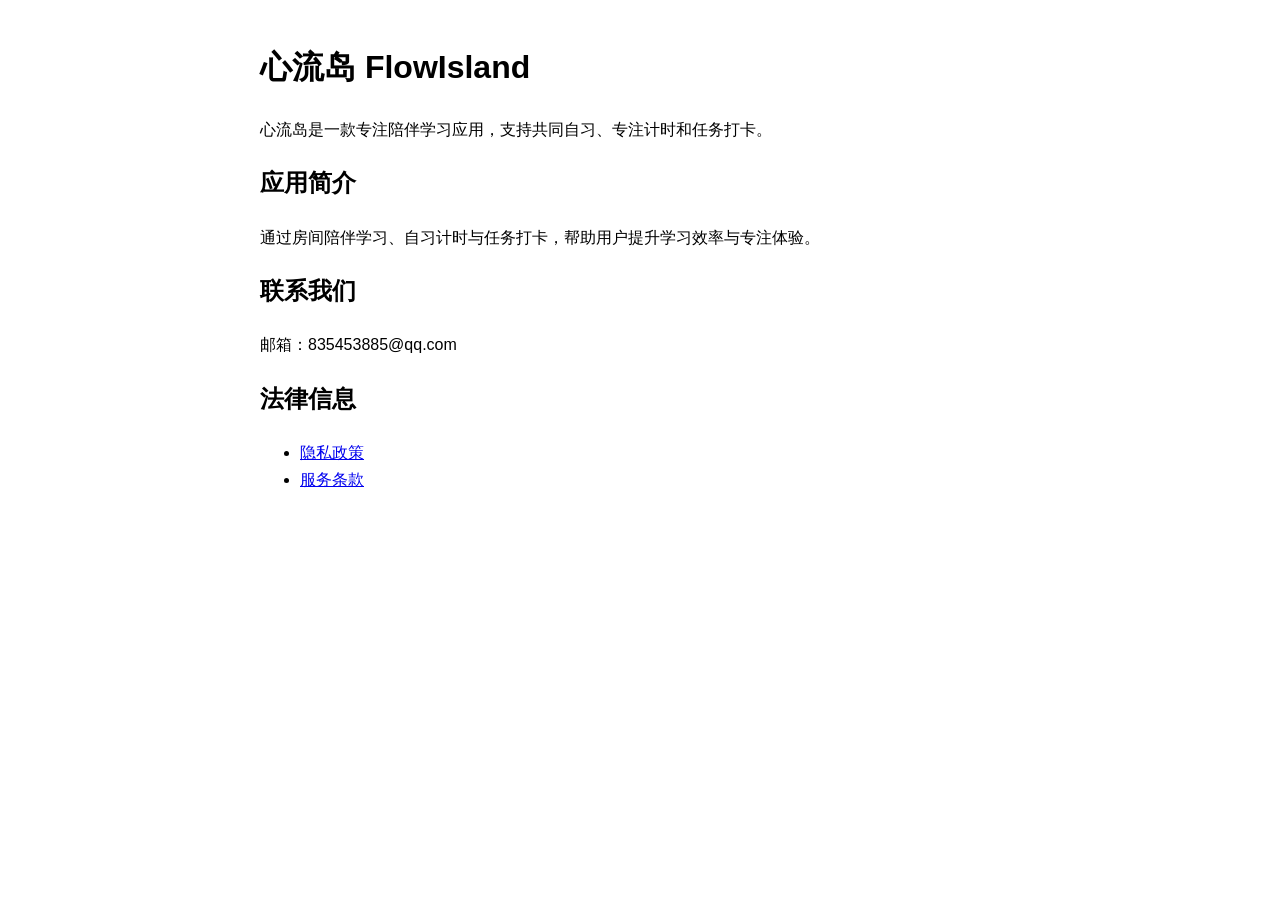
==== index.html @ 99ac3ee4 "Create index.html" ====
<!doctype html>
<html lang="zh-CN">
<head>
  <meta charset="UTF-8" />
  <meta name="viewport" content="width=device-width, initial-scale=1.0" />
  <title>心流岛 FlowIsland</title>
</head>
<body style="font-family: -apple-system, BlinkMacSystemFont, sans-serif; max-width: 760px; margin: 40px auto; padding: 0 16px; line-height: 1.7;">
  <h1>心流岛 FlowIsland</h1>
  <p>心流岛是一款专注陪伴学习应用，支持共同自习、专注计时和任务打卡。</p>

  <h2>应用简介</h2>
  <p>通过房间陪伴学习、自习计时与任务打卡，帮助用户提升学习效率与专注体验。</p>

  <h2>联系我们</h2>
  <p>邮箱：835453885@qq.com</p>

  <h2>法律信息</h2>
  <ul>
    <li><a href="https://iridescent-recess-87c.notion.site/Privacy-Policy-31a7ddce1430801980edc79c0a340423">隐私政策</a></li>
    <li><a href="https://iridescent-recess-87c.notion.site/Terms-of-Service-31a7ddce143080eeaf7ce50719a9a8e8">服务条款</a></li>
  </ul>
</body>
</html>
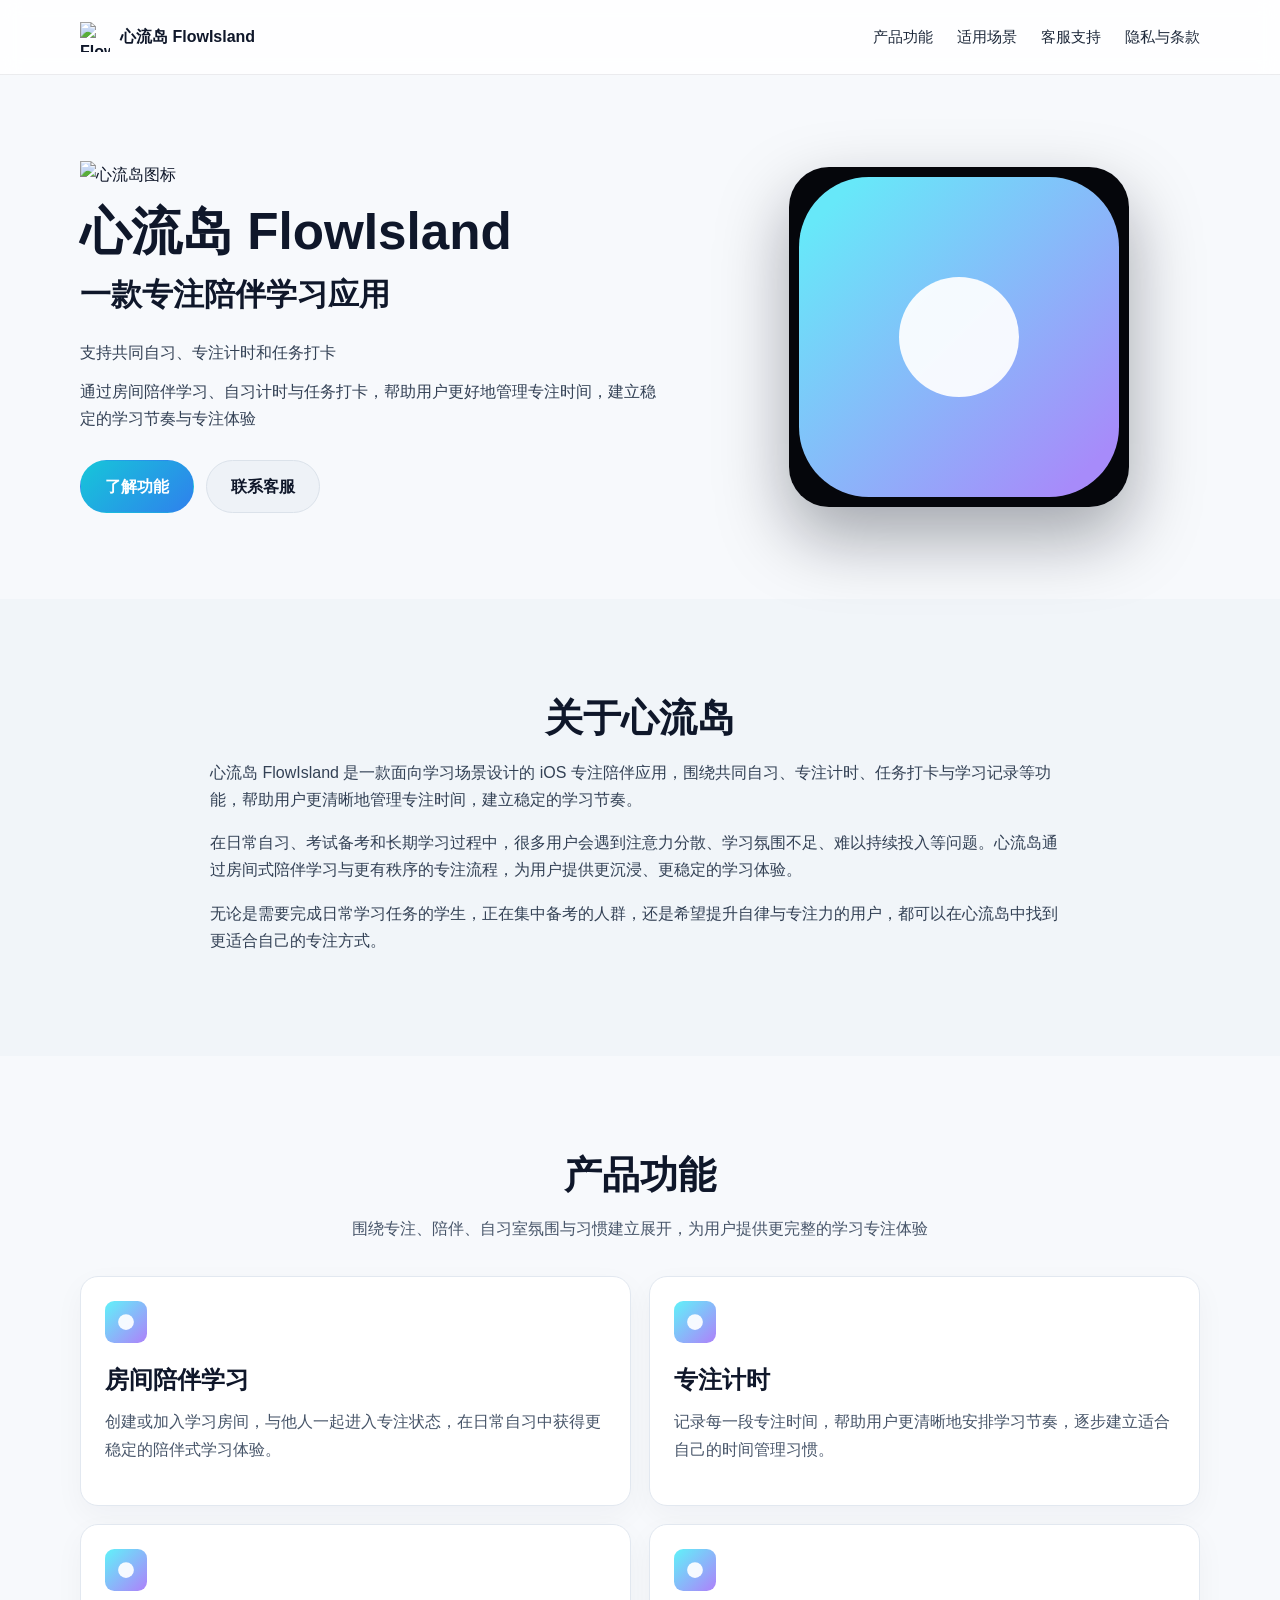
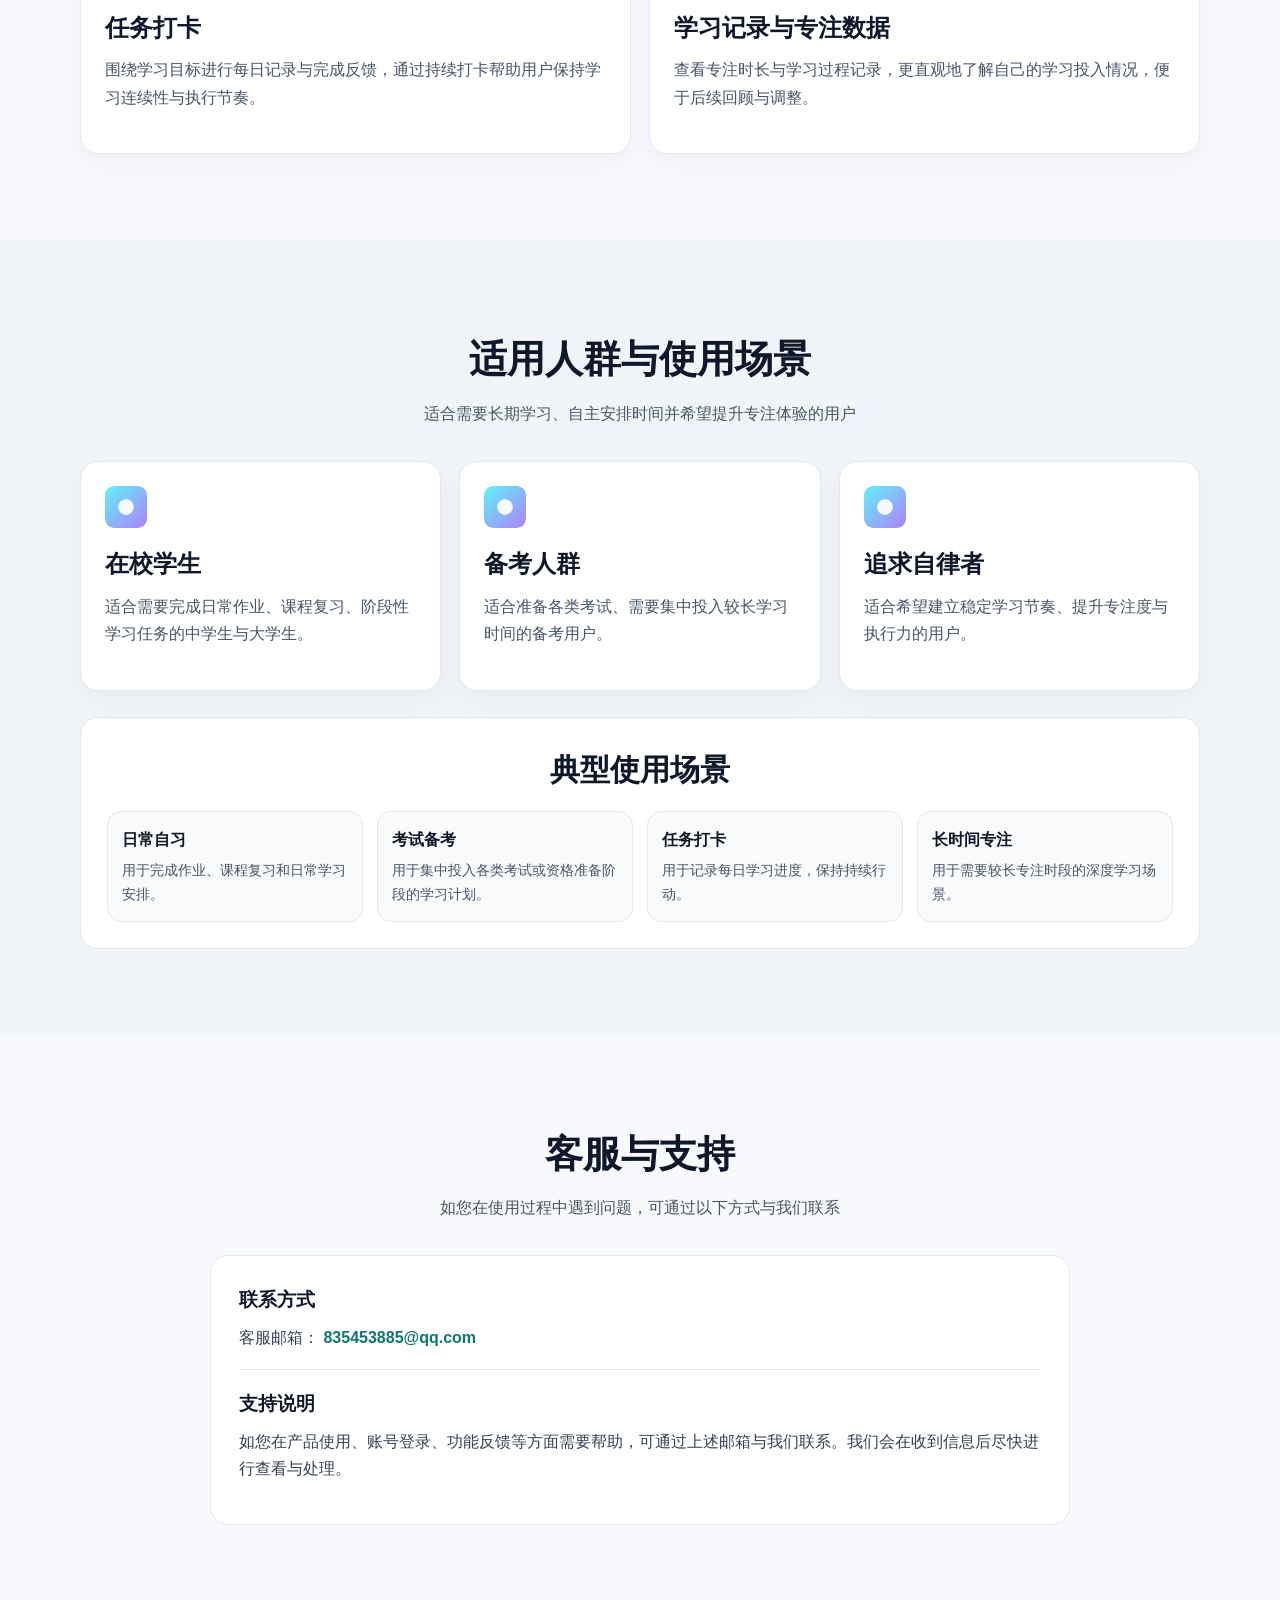
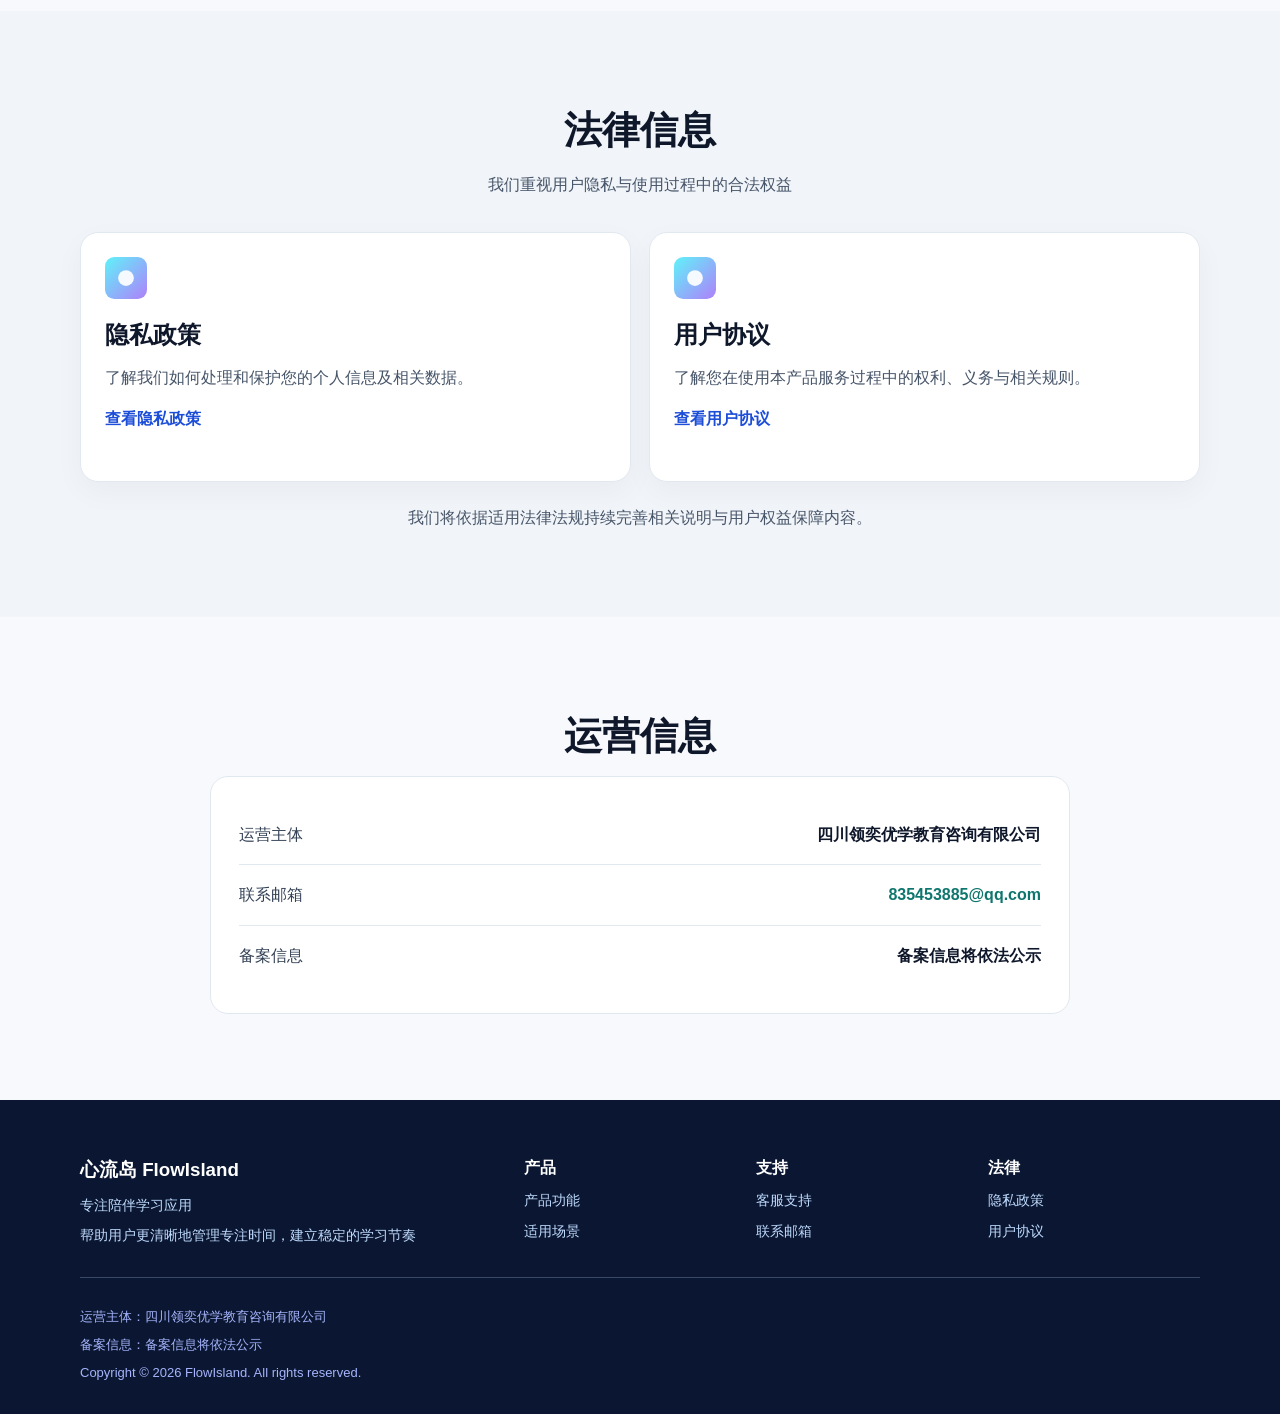
==== commit bd2b7c7b: "deploy: replace site with new FlowIsland static pages" ====
--- a/index.html
+++ b/index.html
@@ -1,24 +1,159 @@
 <!doctype html>
 <html lang="zh-CN">
-<head>
-  <meta charset="UTF-8" />
-  <meta name="viewport" content="width=device-width, initial-scale=1.0" />
-  <title>心流岛 FlowIsland</title>
-</head>
-<body style="font-family: -apple-system, BlinkMacSystemFont, sans-serif; max-width: 760px; margin: 40px auto; padding: 0 16px; line-height: 1.7;">
-  <h1>心流岛 FlowIsland</h1>
-  <p>心流岛是一款专注陪伴学习应用，支持共同自习、专注计时和任务打卡。</p>
+  <head>
+    <meta charset="UTF-8" />
+    <meta name="viewport" content="width=device-width, initial-scale=1.0" />
+    <title>心流岛 FlowIsland - 专注陪伴学习应用</title>
+    <meta
+      name="description"
+      content="心流岛 FlowIsland 是一款专注陪伴学习应用，提供共同自习、专注计时、任务打卡与学习记录功能，帮助建立稳定学习节奏。"
+    />
+    <meta name="keywords" content="心流岛, FlowIsland, 专注学习, 自习, 计时, 打卡" />
+    <link rel="icon" type="image/svg+xml" href="assets/favicon.svg" />
+    <link rel="stylesheet" href="style.css" />
+  </head>
+  <body>
+    <header class="site-header" id="top">
+      <div class="container nav-wrap">
+        <a class="brand" href="#top" aria-label="返回顶部">
+          <img src="assets/logo-mark.svg" alt="FlowIsland 标识" />
+          <span>心流岛 FlowIsland</span>
+        </a>
+        <button class="menu-toggle" aria-label="打开导航菜单" aria-expanded="false">菜单</button>
+        <nav class="nav-links" id="main-nav">
+          <a href="#features">产品功能</a>
+          <a href="#scenes">适用场景</a>
+          <a href="#support">客服支持</a>
+          <a href="#legal">隐私与条款</a>
+        </nav>
+      </div>
+    </header>
 
-  <h2>应用简介</h2>
-  <p>通过房间陪伴学习、自习计时与任务打卡，帮助用户提升学习效率与专注体验。</p>
+    <main>
+      <section class="hero section">
+        <div class="container hero-grid">
+          <div class="hero-content">
+            <img class="hero-mark" src="assets/logo-mark.svg" alt="心流岛图标" />
+            <h1>心流岛 FlowIsland</h1>
+            <h2>一款专注陪伴学习应用</h2>
+            <p>支持共同自习、专注计时和任务打卡</p>
+            <p>
+              通过房间陪伴学习、自习计时与任务打卡，帮助用户更好地管理专注时间，建立稳定的学习节奏与专注体验
+            </p>
+            <div class="hero-actions">
+              <a class="btn btn-primary" href="#features">了解功能</a>
+              <a class="btn btn-secondary" href="#support">联系客服</a>
+            </div>
+          </div>
+          <div class="hero-device">
+            <div class="device-frame" aria-label="FlowIsland 应用界面示意图">
+              <img src="assets/app-mockup.svg" alt="FlowIsland 应用界面 mockup" />
+            </div>
+          </div>
+        </div>
+      </section>
 
-  <h2>联系我们</h2>
-  <p>邮箱：835453885@qq.com</p>
+      <section class="section section-alt" id="about">
+        <div class="container narrow">
+          <h2 class="section-title">关于心流岛</h2>
+          <div class="text-block">
+            <p>心流岛 FlowIsland 是一款面向学习场景设计的 iOS 专注陪伴应用，围绕共同自习、专注计时、任务打卡与学习记录等功能，帮助用户更清晰地管理专注时间，建立稳定的学习节奏。</p>
+            <p>在日常自习、考试备考和长期学习过程中，很多用户会遇到注意力分散、学习氛围不足、难以持续投入等问题。心流岛通过房间式陪伴学习与更有秩序的专注流程，为用户提供更沉浸、更稳定的学习体验。</p>
+            <p>无论是需要完成日常学习任务的学生，正在集中备考的人群，还是希望提升自律与专注力的用户，都可以在心流岛中找到更适合自己的专注方式。</p>
+          </div>
+        </div>
+      </section>
 
-  <h2>法律信息</h2>
-  <ul>
-    <li><a href="https://iridescent-recess-87c.notion.site/Privacy-Policy-31a7ddce1430801980edc79c0a340423">隐私政策</a></li>
-    <li><a href="https://iridescent-recess-87c.notion.site/Terms-of-Service-31a7ddce143080eeaf7ce50719a9a8e8">服务条款</a></li>
-  </ul>
-</body>
+      <section class="section" id="features">
+        <div class="container">
+          <h2 class="section-title">产品功能</h2>
+          <p class="section-subtitle">围绕专注、陪伴、自习室氛围与习惯建立展开，为用户提供更完整的学习专注体验</p>
+          <div class="card-grid two-by-two">
+            <article class="card"><img class="icon" src="assets/icon-feature-1.svg" alt="" /><h3>房间陪伴学习</h3><p>创建或加入学习房间，与他人一起进入专注状态，在日常自习中获得更稳定的陪伴式学习体验。</p></article>
+            <article class="card"><img class="icon" src="assets/icon-feature-2.svg" alt="" /><h3>专注计时</h3><p>记录每一段专注时间，帮助用户更清晰地安排学习节奏，逐步建立适合自己的时间管理习惯。</p></article>
+            <article class="card"><img class="icon" src="assets/icon-feature-3.svg" alt="" /><h3>任务打卡</h3><p>围绕学习目标进行每日记录与完成反馈，通过持续打卡帮助用户保持学习连续性与执行节奏。</p></article>
+            <article class="card"><img class="icon" src="assets/icon-feature-4.svg" alt="" /><h3>学习记录与专注数据</h3><p>查看专注时长与学习过程记录，更直观地了解自己的学习投入情况，便于后续回顾与调整。</p></article>
+          </div>
+        </div>
+      </section>
+
+      <section class="section section-alt" id="scenes">
+        <div class="container">
+          <h2 class="section-title">适用人群与使用场景</h2>
+          <p class="section-subtitle">适合需要长期学习、自主安排时间并希望提升专注体验的用户</p>
+          <div class="card-grid three-col">
+            <article class="card"><img class="icon" src="assets/icon-user-1.svg" alt="" /><h3>在校学生</h3><p>适合需要完成日常作业、课程复习、阶段性学习任务的中学生与大学生。</p></article>
+            <article class="card"><img class="icon" src="assets/icon-user-2.svg" alt="" /><h3>备考人群</h3><p>适合准备各类考试、需要集中投入较长学习时间的备考用户。</p></article>
+            <article class="card"><img class="icon" src="assets/icon-user-3.svg" alt="" /><h3>追求自律者</h3><p>适合希望建立稳定学习节奏、提升专注度与执行力的用户。</p></article>
+          </div>
+          <div class="scenario-strip">
+            <h3>典型使用场景</h3>
+            <div class="scenario-grid">
+              <article><h4>日常自习</h4><p>用于完成作业、课程复习和日常学习安排。</p></article>
+              <article><h4>考试备考</h4><p>用于集中投入各类考试或资格准备阶段的学习计划。</p></article>
+              <article><h4>任务打卡</h4><p>用于记录每日学习进度，保持持续行动。</p></article>
+              <article><h4>长时间专注</h4><p>用于需要较长专注时段的深度学习场景。</p></article>
+            </div>
+          </div>
+        </div>
+      </section>
+
+      <section class="section" id="support">
+        <div class="container narrow">
+          <h2 class="section-title">客服与支持</h2>
+          <p class="section-subtitle">如您在使用过程中遇到问题，可通过以下方式与我们联系</p>
+          <div class="support-card">
+            <h3>联系方式</h3>
+            <p>客服邮箱： <a class="mail-link" href="mailto:835453885@qq.com">835453885@qq.com</a></p>
+            <hr />
+            <h3>支持说明</h3>
+            <p>如您在产品使用、账号登录、功能反馈等方面需要帮助，可通过上述邮箱与我们联系。我们会在收到信息后尽快进行查看与处理。</p>
+          </div>
+        </div>
+      </section>
+
+      <section class="section section-alt" id="legal">
+        <div class="container">
+          <h2 class="section-title">法律信息</h2>
+          <p class="section-subtitle">我们重视用户隐私与使用过程中的合法权益</p>
+          <div class="card-grid two-col">
+            <article class="card legal-card"><img class="icon" src="assets/icon-legal-1.svg" alt="" /><h3>隐私政策</h3><p>了解我们如何处理和保护您的个人信息及相关数据。</p><a class="text-link" href="privacy.html">查看隐私政策</a></article>
+            <article class="card legal-card"><img class="icon" src="assets/icon-legal-2.svg" alt="" /><h3>用户协议</h3><p>了解您在使用本产品服务过程中的权利、义务与相关规则。</p><a class="text-link" href="terms.html">查看用户协议</a></article>
+          </div>
+          <p class="legal-note">我们将依据适用法律法规持续完善相关说明与用户权益保障内容。</p>
+        </div>
+      </section>
+
+      <section class="section" id="operation">
+        <div class="container narrow">
+          <h2 class="section-title">运营信息</h2>
+          <div class="support-card">
+            <div class="operation-row"><span>运营主体</span><strong>四川领奕优学教育咨询有限公司</strong></div>
+            <div class="operation-row"><span>联系邮箱</span><a class="mail-link" href="mailto:835453885@qq.com">835453885@qq.com</a></div>
+            <div class="operation-row"><span>备案信息</span><strong>备案信息将依法公示</strong></div>
+          </div>
+        </div>
+      </section>
+    </main>
+
+    <footer class="site-footer">
+      <div class="container footer-grid">
+        <div>
+          <h3>心流岛 FlowIsland</h3>
+          <p>专注陪伴学习应用</p>
+          <p>帮助用户更清晰地管理专注时间，建立稳定的学习节奏</p>
+        </div>
+        <div><h4>产品</h4><a href="#features">产品功能</a><a href="#scenes">适用场景</a></div>
+        <div><h4>支持</h4><a href="#support">客服支持</a><a href="mailto:835453885@qq.com">联系邮箱</a></div>
+        <div><h4>法律</h4><a href="privacy.html">隐私政策</a><a href="terms.html">用户协议</a></div>
+      </div>
+      <div class="container footer-bottom">
+        <p>运营主体：四川领奕优学教育咨询有限公司</p>
+        <p>备案信息：备案信息将依法公示</p>
+        <p>Copyright © 2026 FlowIsland. All rights reserved.</p>
+      </div>
+    </footer>
+
+    <script src="script.js"></script>
+  </body>
 </html>
--- a/style.css
+++ b/style.css
@@ -0,0 +1,92 @@
+:root {
+  --bg: #f7f9fc;
+  --panel: #ffffff;
+  --text: #0f172a;
+  --muted: #475569;
+  --line: #e2e8f0;
+  --navy: #0b1732;
+  --max: 1120px;
+}
+* { box-sizing: border-box; }
+html { scroll-behavior: smooth; }
+body {
+  margin: 0;
+  font-family: -apple-system, BlinkMacSystemFont, "PingFang SC", "Microsoft YaHei", sans-serif;
+  color: var(--text);
+  background: var(--bg);
+  line-height: 1.7;
+}
+a { color: inherit; text-decoration: none; }
+.container { width: min(var(--max), calc(100% - 40px)); margin: 0 auto; }
+.narrow { width: min(860px, calc(100% - 40px)); }
+.section { padding: 86px 0; }
+.section-alt { background: #f1f5f9; }
+.section-title { margin: 0 0 8px; text-align: center; font-size: clamp(28px, 3vw, 44px); }
+.section-subtitle { margin: 0 auto 34px; text-align: center; color: var(--muted); max-width: 820px; }
+.site-header { position: sticky; top: 0; z-index: 100; backdrop-filter: blur(10px); background: rgba(255,255,255,.86); border-bottom: 1px solid rgba(15,23,42,.08); }
+.nav-wrap { height: 74px; display: flex; align-items: center; justify-content: space-between; gap: 20px; }
+.brand { display: inline-flex; align-items: center; gap: 10px; font-weight: 700; }
+.brand img { width: 30px; height: 30px; }
+.nav-links { display: flex; gap: 24px; font-size: 15px; color: #1e293b; }
+.menu-toggle { display: none; border: 1px solid var(--line); border-radius: 12px; background: #fff; padding: 8px 12px; }
+.hero-grid { display: grid; grid-template-columns: 1.1fr .9fr; gap: 50px; align-items: center; }
+.hero-mark { width: 72px; height: 72px; margin-bottom: 16px; }
+.hero-content h1 { font-size: clamp(34px, 4vw, 58px); margin: 0 0 8px; line-height: 1.1; }
+.hero-content h2 { margin: 0 0 18px; font-size: clamp(24px, 2.4vw, 36px); }
+.hero-content p { margin: 0 0 12px; color: #334155; }
+.hero-actions { margin-top: 28px; display: flex; gap: 12px; flex-wrap: wrap; }
+.btn { display: inline-flex; align-items: center; justify-content: center; padding: 12px 24px; border-radius: 999px; font-weight: 600; border: 1px solid transparent; }
+.btn-primary { background: linear-gradient(135deg, #16c6d9, #2f80ed); color: #fff; }
+.btn-secondary { background: #eef2f7; border-color: #dbe2ea; color: #0f172a; }
+.hero-device { display: flex; justify-content: center; }
+.device-frame { width: min(340px, 85%); border-radius: 40px; padding: 10px; background: #05060b; box-shadow: 0 30px 70px rgba(2,8,23,.35); }
+.device-frame img { width: 100%; display: block; border-radius: 32px; }
+.text-block p { color: #334155; margin: 0 0 16px; }
+.card-grid { display: grid; gap: 18px; }
+.two-by-two, .two-col { grid-template-columns: repeat(2, minmax(0,1fr)); }
+.three-col { grid-template-columns: repeat(3, minmax(0,1fr)); }
+.card { background: #fff; border: 1px solid var(--line); border-radius: 18px; padding: 24px; box-shadow: 0 10px 30px rgba(15,23,42,.04); min-height: 230px; }
+.card h3 { margin: 8px 0; font-size: 24px; }
+.card p { margin: 0; color: var(--muted); }
+.icon { width: 42px; height: 42px; }
+.scenario-strip { margin-top: 26px; background: #fff; border: 1px solid var(--line); border-radius: 18px; padding: 26px; }
+.scenario-strip h3 { text-align: center; margin: 0 0 16px; font-size: 30px; }
+.scenario-grid { display: grid; grid-template-columns: repeat(4, minmax(0,1fr)); gap: 14px; }
+.scenario-grid article { background: #f8fafc; border: 1px solid #e5e7eb; border-radius: 14px; padding: 14px; }
+.scenario-grid h4 { margin: 0 0 6px; }
+.scenario-grid p { margin: 0; color: var(--muted); font-size: 14px; }
+.support-card { background: #fff; border: 1px solid var(--line); border-radius: 18px; padding: 28px; }
+.support-card h3 { margin: 0 0 8px; }
+.support-card p { margin: 0 0 14px; color: #334155; }
+.support-card hr { border: 0; border-top: 1px solid var(--line); margin: 18px 0; }
+.mail-link { color: #0f766e; font-weight: 700; }
+.legal-card { min-height: 250px; }
+.text-link { display: inline-block; margin-top: 14px; font-weight: 700; color: #1d4ed8; }
+.legal-note { margin: 22px 0 0; text-align: center; color: var(--muted); }
+.operation-row { padding: 16px 0; border-bottom: 1px solid var(--line); display: flex; justify-content: space-between; align-items: center; gap: 20px; }
+.operation-row:last-child { border-bottom: 0; }
+.operation-row span { color: #334155; }
+.site-footer { background: var(--navy); color: #dbeafe; padding: 54px 0 24px; }
+.footer-grid { display: grid; grid-template-columns: 2fr 1fr 1fr 1fr; gap: 20px; }
+.site-footer h3, .site-footer h4 { margin: 0 0 8px; color: #fff; }
+.site-footer p, .site-footer a { margin: 0 0 7px; color: #bfdbfe; display: block; font-size: 14px; }
+.footer-bottom { margin-top: 22px; padding-top: 22px; border-top: 1px solid rgba(191,219,254,.25); }
+.footer-bottom p { margin: 6px 0; color: #a5b4fc; font-size: 13px; }
+.doc-main { min-height: calc(100vh - 220px); }
+.doc-card { margin: 36px auto 70px; background: #fff; border: 1px solid var(--line); border-radius: 18px; padding: 30px; }
+.doc-card h1 { margin-top: 0; }
+.doc-meta { color: var(--muted); }
+@media (max-width:980px) {
+  .hero-grid,.three-col,.two-by-two,.two-col,.scenario-grid,.footer-grid { grid-template-columns: 1fr; }
+  .hero-device { order: -1; }
+  .card { min-height: 0; }
+}
+@media (max-width:760px) {
+  .container,.narrow { width: calc(100% - 28px); }
+  .section { padding: 64px 0; }
+  .nav-wrap { height: 64px; position: relative; }
+  .menu-toggle { display: inline-flex; }
+  .nav-links { position: absolute; right: 0; top: 60px; width: 210px; padding: 12px; border-radius: 14px; border: 1px solid var(--line); background: #fff; flex-direction: column; gap: 6px; box-shadow: 0 10px 30px rgba(15,23,42,.1); opacity: 0; pointer-events: none; transform: translateY(-8px); transition: all .2s ease; }
+  .nav-links.open { opacity: 1; pointer-events: auto; transform: translateY(0); }
+  .operation-row { flex-direction: column; align-items: flex-start; gap: 6px; }
+}
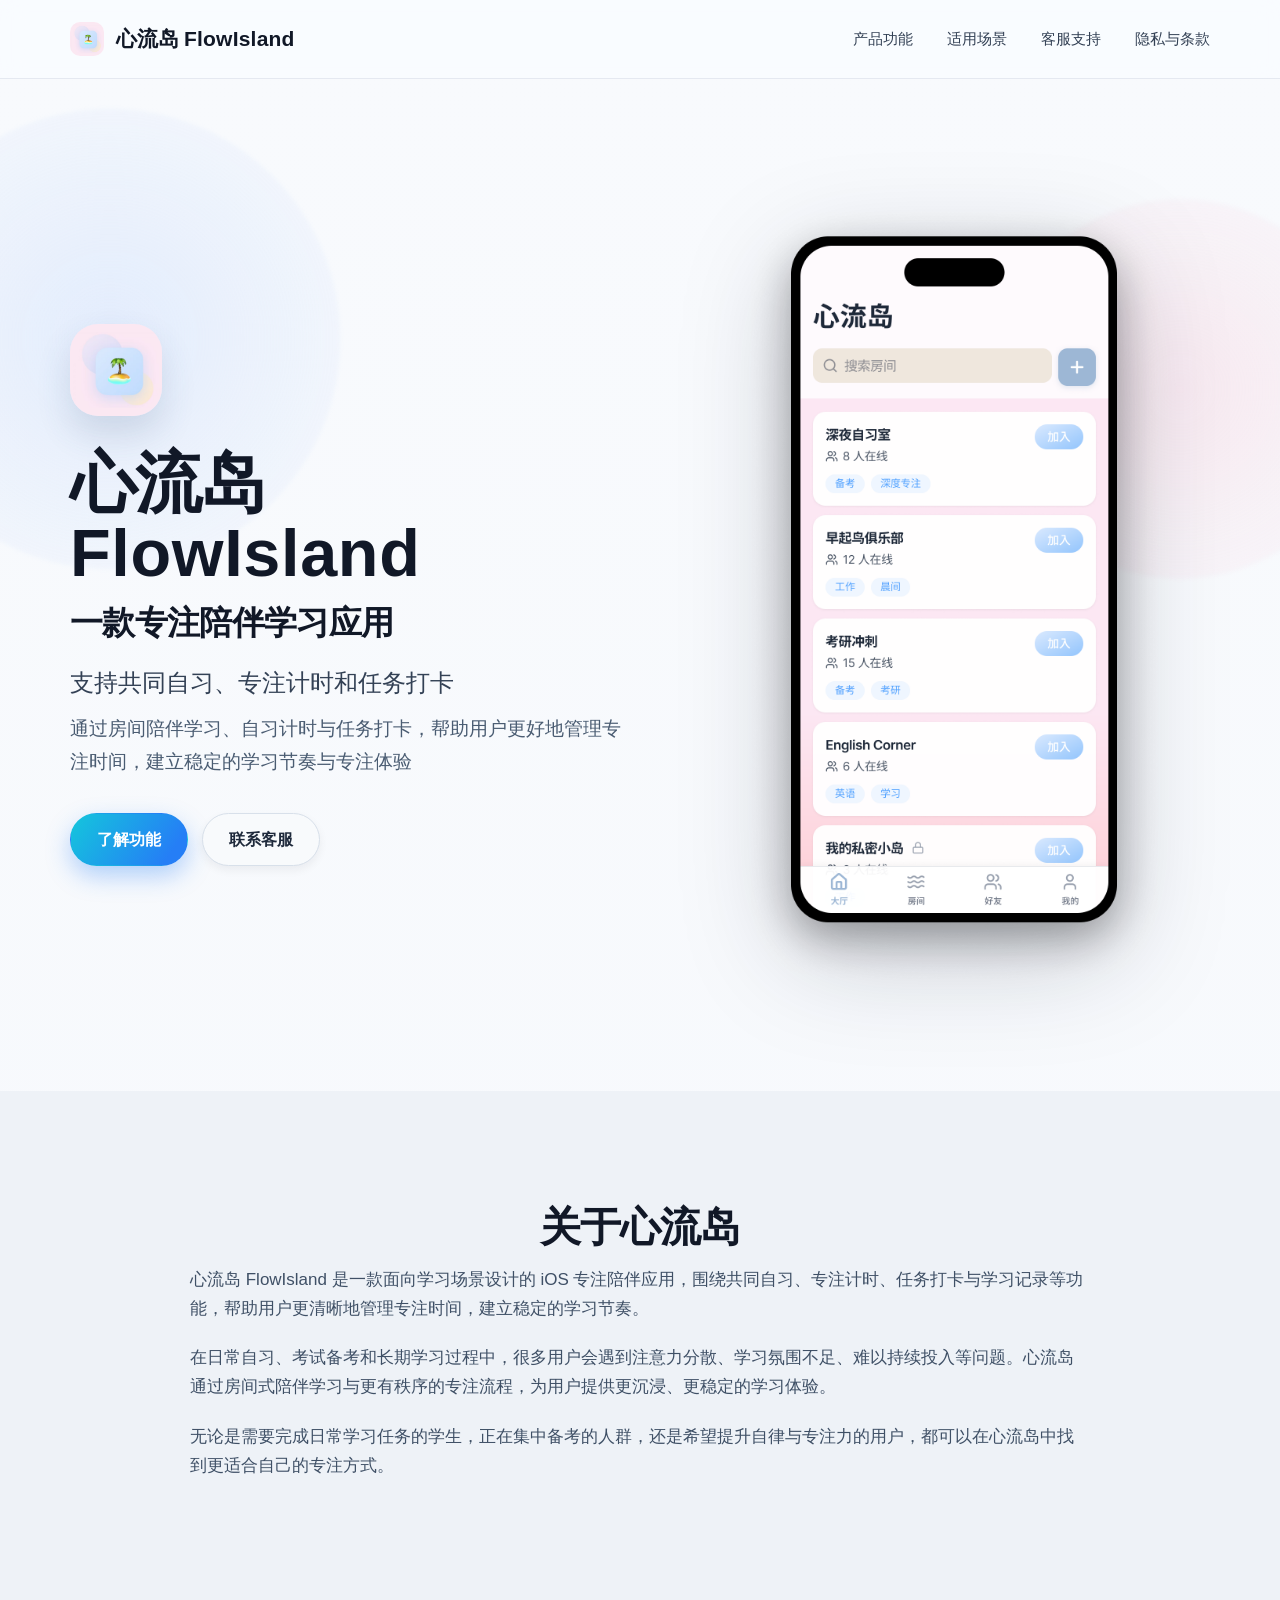
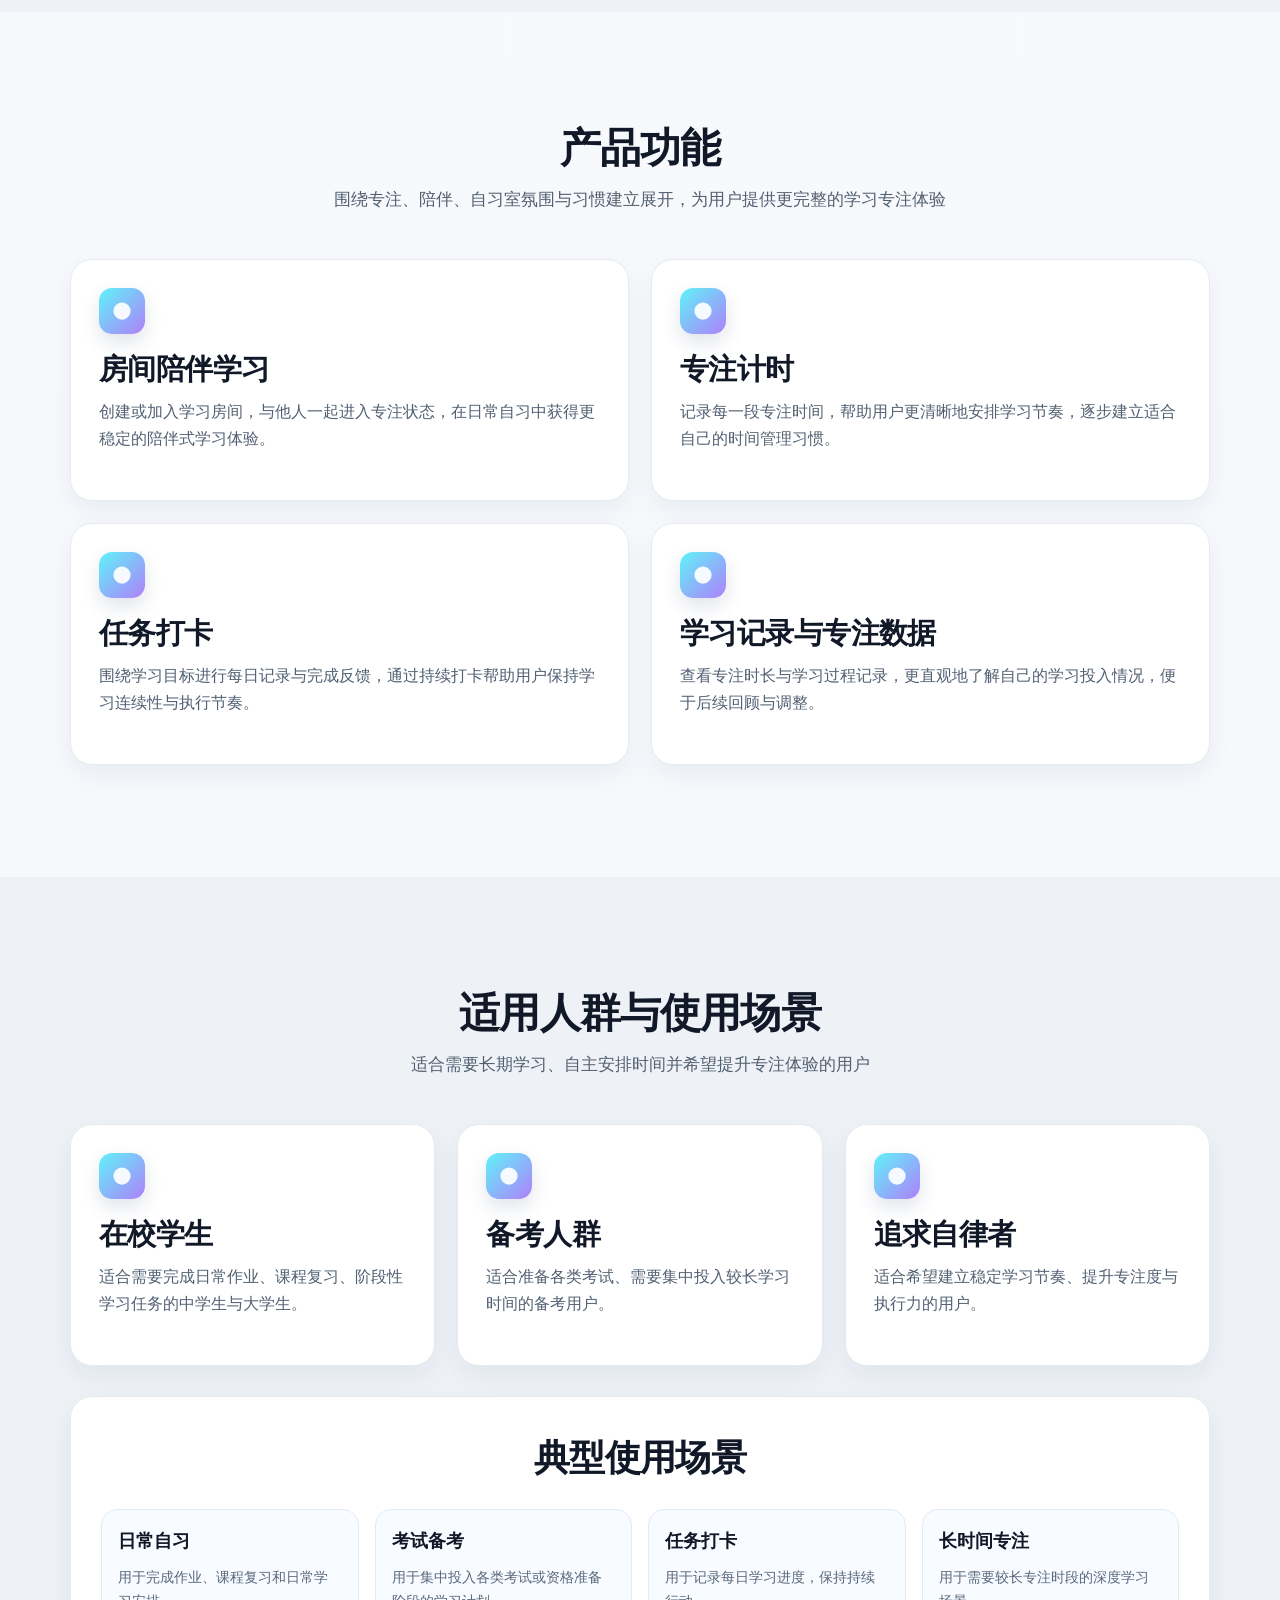
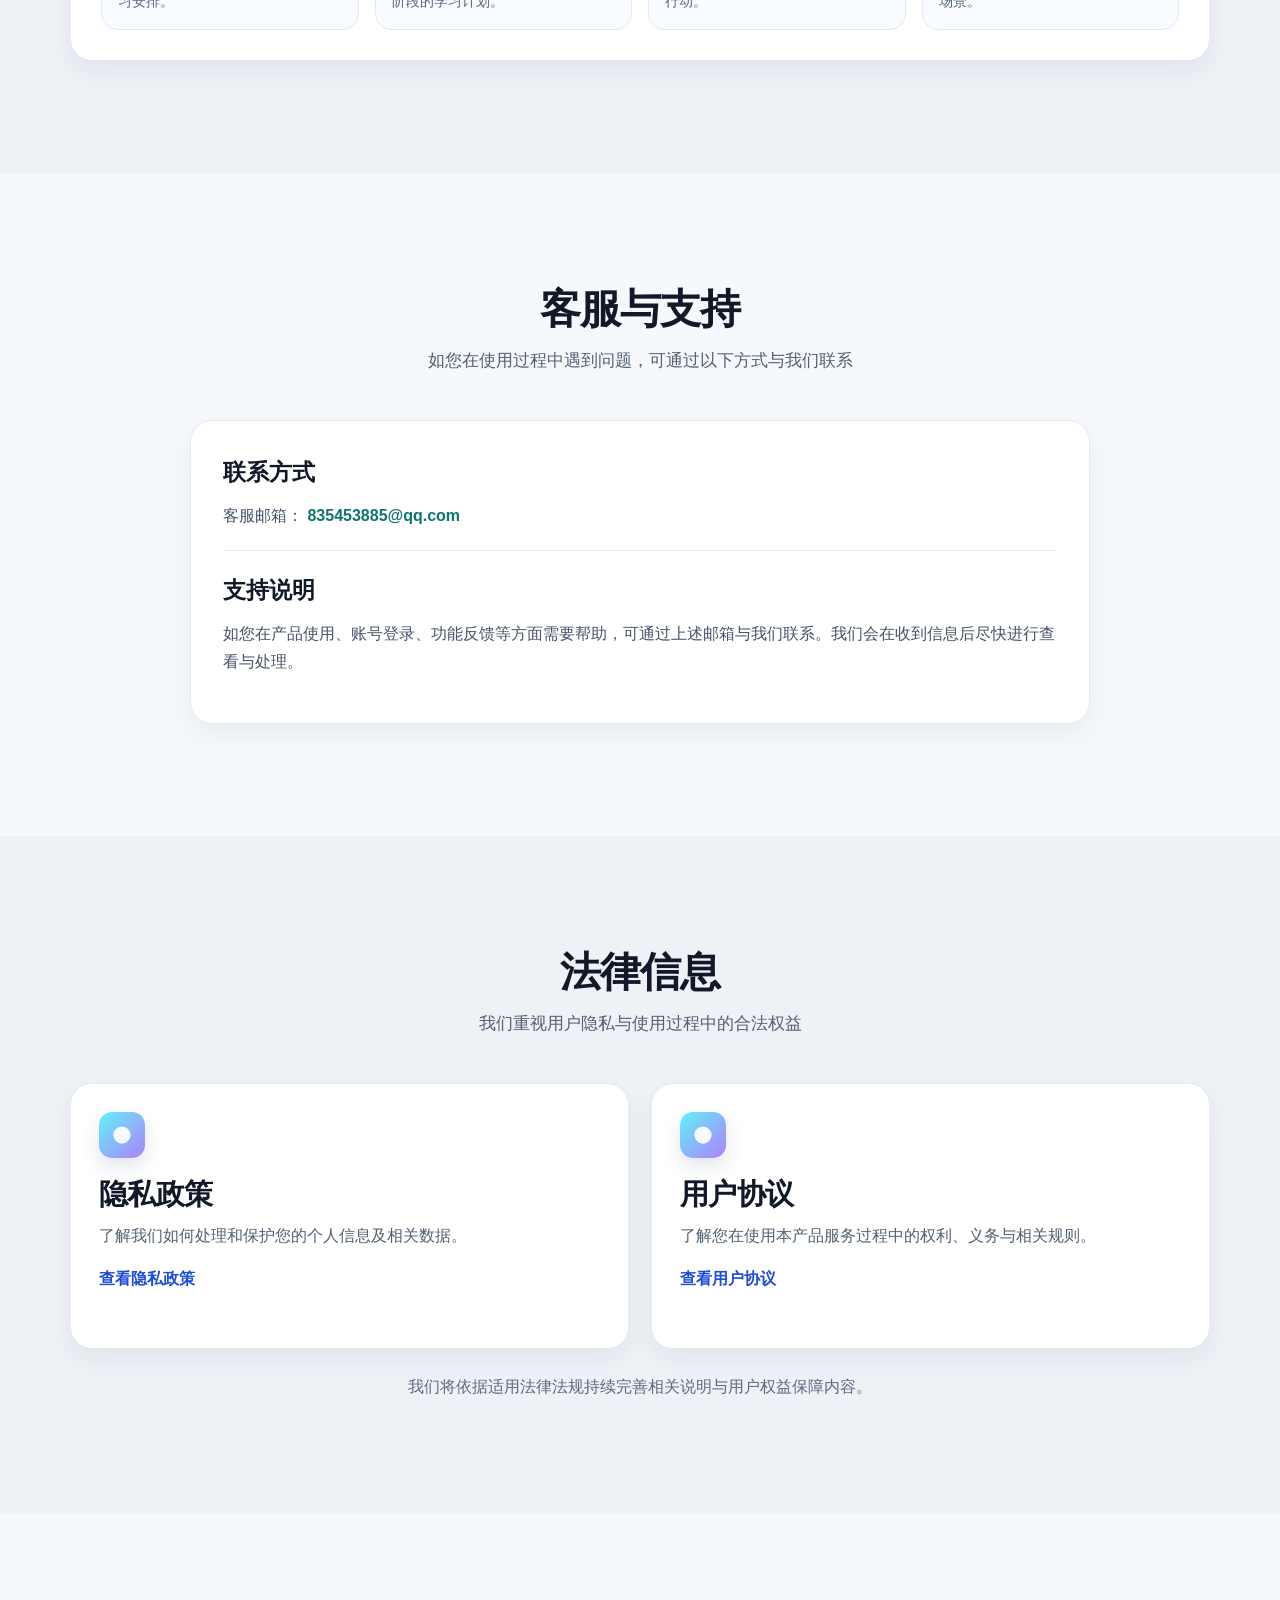
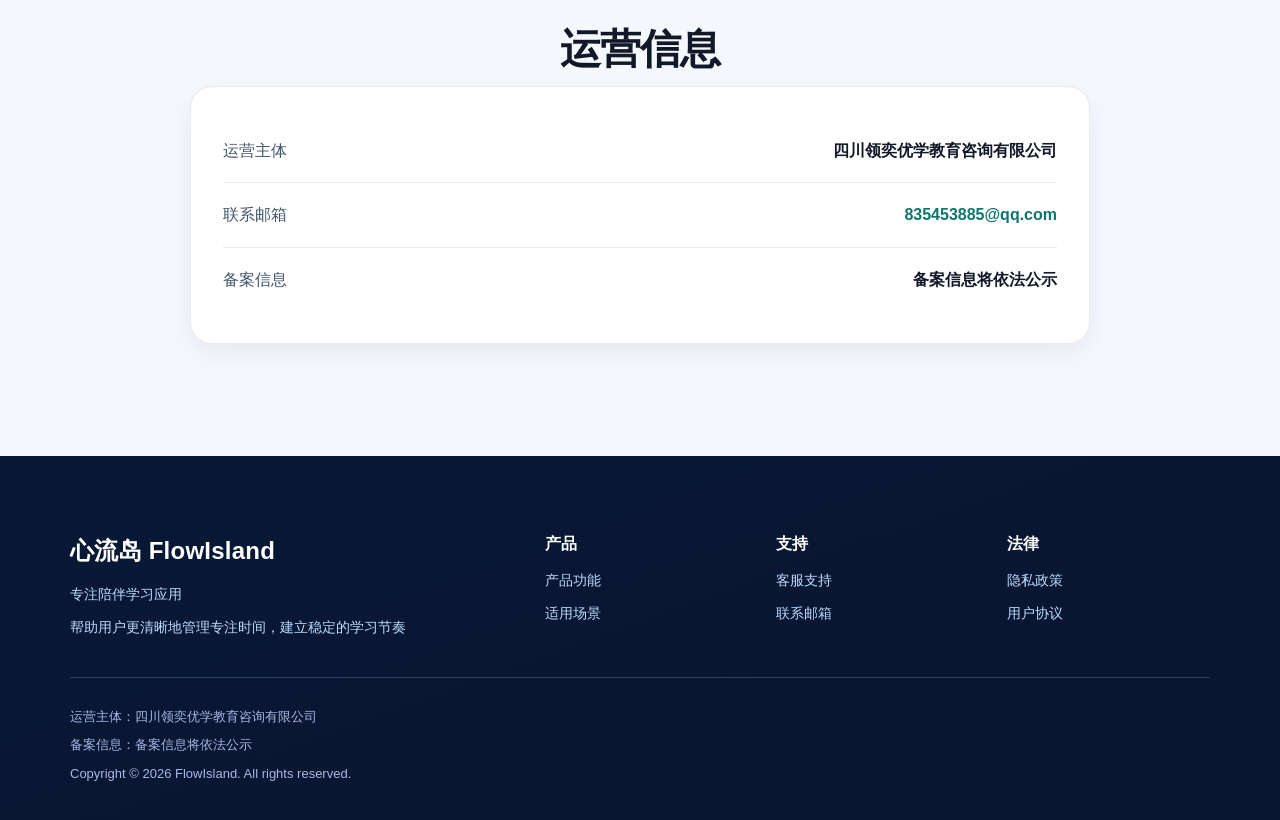
==== commit 3f4aaa81: "refine: align live site with latest local design updates" ====
--- a/index.html
+++ b/index.html
@@ -16,15 +16,15 @@
     <header class="site-header" id="top">
       <div class="container nav-wrap">
         <a class="brand" href="#top" aria-label="返回顶部">
-          <img src="assets/logo-mark.svg" alt="FlowIsland 标识" />
-          <span>心流岛 FlowIsland</span>
+          <img src="assets/brand-logo.png" alt="FlowIsland 标识" />
+          <span>心流岛 <span class="brand-en">FlowIsland</span></span>
         </a>
         <button class="menu-toggle" aria-label="打开导航菜单" aria-expanded="false">菜单</button>
         <nav class="nav-links" id="main-nav">
           <a href="#features">产品功能</a>
           <a href="#scenes">适用场景</a>
           <a href="#support">客服支持</a>
-          <a href="#legal">隐私与条款</a>
+          <a href="https://iridescent-recess-87c.notion.site/Privacy-Policy-31a7ddce1430801980edc79c0a340423" target="_blank" rel="noopener noreferrer">隐私与条款</a>
         </nav>
       </div>
     </header>
@@ -33,11 +33,11 @@
       <section class="hero section">
         <div class="container hero-grid">
           <div class="hero-content">
-            <img class="hero-mark" src="assets/logo-mark.svg" alt="心流岛图标" />
-            <h1>心流岛 FlowIsland</h1>
+            <img class="hero-mark" src="assets/brand-logo.png" alt="心流岛图标" />
+            <h1>心流岛 <span class="brand-en">FlowIsland</span></h1>
             <h2>一款专注陪伴学习应用</h2>
-            <p>支持共同自习、专注计时和任务打卡</p>
-            <p>
+            <p class="hero-lead">支持共同自习、专注计时和任务打卡</p>
+            <p class="hero-desc">
               通过房间陪伴学习、自习计时与任务打卡，帮助用户更好地管理专注时间，建立稳定的学习节奏与专注体验
             </p>
             <div class="hero-actions">
@@ -47,7 +47,7 @@
           </div>
           <div class="hero-device">
             <div class="device-frame" aria-label="FlowIsland 应用界面示意图">
-              <img src="assets/app-mockup.svg" alt="FlowIsland 应用界面 mockup" />
+              <img src="assets/hero-phone.png" alt="FlowIsland 应用界面 mockup" />
             </div>
           </div>
         </div>
@@ -117,8 +117,8 @@
           <h2 class="section-title">法律信息</h2>
           <p class="section-subtitle">我们重视用户隐私与使用过程中的合法权益</p>
           <div class="card-grid two-col">
-            <article class="card legal-card"><img class="icon" src="assets/icon-legal-1.svg" alt="" /><h3>隐私政策</h3><p>了解我们如何处理和保护您的个人信息及相关数据。</p><a class="text-link" href="privacy.html">查看隐私政策</a></article>
-            <article class="card legal-card"><img class="icon" src="assets/icon-legal-2.svg" alt="" /><h3>用户协议</h3><p>了解您在使用本产品服务过程中的权利、义务与相关规则。</p><a class="text-link" href="terms.html">查看用户协议</a></article>
+            <article class="card legal-card"><img class="icon" src="assets/icon-legal-1.svg" alt="" /><h3>隐私政策</h3><p>了解我们如何处理和保护您的个人信息及相关数据。</p><a class="text-link" href="https://iridescent-recess-87c.notion.site/Privacy-Policy-31a7ddce1430801980edc79c0a340423" target="_blank" rel="noopener noreferrer">查看隐私政策</a></article>
+            <article class="card legal-card"><img class="icon" src="assets/icon-legal-2.svg" alt="" /><h3>用户协议</h3><p>了解您在使用本产品服务过程中的权利、义务与相关规则。</p><a class="text-link" href="https://iridescent-recess-87c.notion.site/31e7ddce14308078a47ec3f8056f56d1" target="_blank" rel="noopener noreferrer">查看用户协议</a></article>
           </div>
           <p class="legal-note">我们将依据适用法律法规持续完善相关说明与用户权益保障内容。</p>
         </div>
@@ -139,13 +139,13 @@
     <footer class="site-footer">
       <div class="container footer-grid">
         <div>
-          <h3>心流岛 FlowIsland</h3>
+          <h3>心流岛 <span class="brand-en">FlowIsland</span></h3>
           <p>专注陪伴学习应用</p>
           <p>帮助用户更清晰地管理专注时间，建立稳定的学习节奏</p>
         </div>
         <div><h4>产品</h4><a href="#features">产品功能</a><a href="#scenes">适用场景</a></div>
         <div><h4>支持</h4><a href="#support">客服支持</a><a href="mailto:835453885@qq.com">联系邮箱</a></div>
-        <div><h4>法律</h4><a href="privacy.html">隐私政策</a><a href="terms.html">用户协议</a></div>
+        <div><h4>法律</h4><a href="https://iridescent-recess-87c.notion.site/Privacy-Policy-31a7ddce1430801980edc79c0a340423" target="_blank" rel="noopener noreferrer">隐私政策</a><a href="https://iridescent-recess-87c.notion.site/31e7ddce14308078a47ec3f8056f56d1" target="_blank" rel="noopener noreferrer">用户协议</a></div>
       </div>
       <div class="container footer-bottom">
         <p>运营主体：四川领奕优学教育咨询有限公司</p>
--- a/style.css
+++ b/style.css
@@ -1,11 +1,16 @@
 :root {
-  --bg: #f7f9fc;
+  --bg: #f5f6fa;
+  --bg-soft: #eef2f7;
   --panel: #ffffff;
-  --text: #0f172a;
+  --text: #111827;
   --muted: #475569;
-  --line: #e2e8f0;
-  --navy: #0b1732;
-  --max: 1120px;
+  --line: #e7eaf0;
+  --line-strong: #dbe2ec;
+  --primary: #178cf6;
+  --navy: #07142f;
+  --max: 1140px;
+  --radius-card: 22px;
+  --shadow-card: 0 10px 26px rgba(18, 38, 63, 0.06);
 }
 * { box-sizing: border-box; }
 html { scroll-behavior: smooth; }
@@ -13,80 +18,292 @@
   margin: 0;
   font-family: -apple-system, BlinkMacSystemFont, "PingFang SC", "Microsoft YaHei", sans-serif;
   color: var(--text);
-  background: var(--bg);
-  line-height: 1.7;
+  background: linear-gradient(180deg, #f8fafd 0%, #f4f7fb 100%);
+  line-height: 1.72;
 }
 a { color: inherit; text-decoration: none; }
-.container { width: min(var(--max), calc(100% - 40px)); margin: 0 auto; }
-.narrow { width: min(860px, calc(100% - 40px)); }
-.section { padding: 86px 0; }
-.section-alt { background: #f1f5f9; }
-.section-title { margin: 0 0 8px; text-align: center; font-size: clamp(28px, 3vw, 44px); }
-.section-subtitle { margin: 0 auto 34px; text-align: center; color: var(--muted); max-width: 820px; }
-.site-header { position: sticky; top: 0; z-index: 100; backdrop-filter: blur(10px); background: rgba(255,255,255,.86); border-bottom: 1px solid rgba(15,23,42,.08); }
-.nav-wrap { height: 74px; display: flex; align-items: center; justify-content: space-between; gap: 20px; }
-.brand { display: inline-flex; align-items: center; gap: 10px; font-weight: 700; }
-.brand img { width: 30px; height: 30px; }
-.nav-links { display: flex; gap: 24px; font-size: 15px; color: #1e293b; }
-.menu-toggle { display: none; border: 1px solid var(--line); border-radius: 12px; background: #fff; padding: 8px 12px; }
-.hero-grid { display: grid; grid-template-columns: 1.1fr .9fr; gap: 50px; align-items: center; }
-.hero-mark { width: 72px; height: 72px; margin-bottom: 16px; }
-.hero-content h1 { font-size: clamp(34px, 4vw, 58px); margin: 0 0 8px; line-height: 1.1; }
-.hero-content h2 { margin: 0 0 18px; font-size: clamp(24px, 2.4vw, 36px); }
-.hero-content p { margin: 0 0 12px; color: #334155; }
-.hero-actions { margin-top: 28px; display: flex; gap: 12px; flex-wrap: wrap; }
-.btn { display: inline-flex; align-items: center; justify-content: center; padding: 12px 24px; border-radius: 999px; font-weight: 600; border: 1px solid transparent; }
-.btn-primary { background: linear-gradient(135deg, #16c6d9, #2f80ed); color: #fff; }
-.btn-secondary { background: #eef2f7; border-color: #dbe2ea; color: #0f172a; }
+.container { width: min(var(--max), calc(100% - 48px)); margin: 0 auto; }
+.narrow { width: min(900px, calc(100% - 48px)); }
+.section { padding: 112px 0; }
+.section-alt { background: var(--bg-soft); }
+.section-title {
+  margin: 0 0 12px;
+  text-align: center;
+  letter-spacing: -0.02em;
+  font-size: clamp(34px, 3.2vw, 48px);
+  line-height: 1.2;
+}
+.section-subtitle {
+  margin: 0 auto 44px;
+  text-align: center;
+  color: #526071;
+  font-size: clamp(16px, 1.35vw, 20px);
+  max-width: 860px;
+}
+
+.site-header {
+  position: sticky;
+  top: 0;
+  z-index: 120;
+  backdrop-filter: blur(12px);
+  background: rgba(250, 252, 255, 0.86);
+  border-bottom: 1px solid rgba(120, 137, 165, 0.16);
+}
+.nav-wrap { min-height: 78px; display: flex; align-items: center; justify-content: space-between; gap: 20px; }
+.brand { display: inline-flex; align-items: center; gap: 12px; font-weight: 700; font-size: 21px; letter-spacing: -0.01em; }
+.brand img { width: 34px; height: 34px; border-radius: 10px; }
+.brand-en {
+  font-family: "SF Pro Display", "Segoe UI", Arial, sans-serif;
+  letter-spacing: 0.01em;
+}
+.nav-links { display: flex; gap: 34px; font-size: 15px; color: #334155; }
+.nav-links a { font-weight: 520; transition: color .18s ease; }
+.nav-links a:hover { color: var(--primary); }
+.menu-toggle { display: none; border: 1px solid var(--line-strong); border-radius: 12px; background: #fff; padding: 8px 13px; }
+
+.hero {
+  position: relative;
+  overflow: hidden;
+  padding-top: 126px;
+  padding-bottom: 106px;
+}
+.hero::before,
+.hero::after {
+  content: "";
+  position: absolute;
+  border-radius: 999px;
+  pointer-events: none;
+  filter: blur(2px);
+}
+.hero::before {
+  width: 460px; height: 460px;
+  left: -120px; top: 30px;
+  background: radial-gradient(circle, rgba(201, 220, 252, 0.45), rgba(201, 220, 252, 0.02));
+}
+.hero::after {
+  width: 380px; height: 380px;
+  right: -90px; top: 120px;
+  background: radial-gradient(circle, rgba(247, 206, 220, 0.38), rgba(247, 206, 220, 0.02));
+}
+.hero-grid {
+  position: relative;
+  z-index: 2;
+  display: grid;
+  grid-template-columns: 1.04fr 0.96fr;
+  gap: 72px;
+  align-items: center;
+}
+.hero-mark {
+  width: 92px;
+  height: 92px;
+  margin-bottom: 24px;
+  border-radius: 28px;
+  box-shadow: 0 18px 34px rgba(53, 79, 121, 0.16);
+}
+.hero-content h1 {
+  margin: 0 0 14px;
+  font-size: clamp(48px, 5.2vw, 74px);
+  line-height: 1.05;
+  letter-spacing: -0.03em;
+}
+.hero-content h2 {
+  margin: 0 0 20px;
+  font-size: clamp(30px, 2.6vw, 40px);
+  line-height: 1.18;
+  letter-spacing: -0.02em;
+}
+.hero-content .hero-lead {
+  margin: 0 0 10px;
+  font-size: 24px;
+  color: #334155;
+  font-weight: 520;
+}
+.hero-content .hero-desc {
+  margin: 0;
+  max-width: 620px;
+  font-size: 19px;
+  color: #4a5c72;
+}
+.hero-actions { margin-top: 34px; display: flex; gap: 14px; flex-wrap: wrap; }
+.btn {
+  display: inline-flex;
+  align-items: center;
+  justify-content: center;
+  min-height: 48px;
+  padding: 12px 26px;
+  border-radius: 999px;
+  font-weight: 620;
+  border: 1px solid transparent;
+  transition: transform .18s ease, box-shadow .18s ease;
+}
+.btn:hover { transform: translateY(-1px); }
+.btn-primary {
+  background: linear-gradient(125deg, #14c6dc 0%, #257ef6 84%);
+  color: #fff;
+  box-shadow: 0 10px 25px rgba(39, 126, 246, 0.34);
+}
+.btn-secondary {
+  background: #f8fafc;
+  border-color: #d8e0ea;
+  color: #1e293b;
+  box-shadow: 0 4px 10px rgba(15, 23, 42, 0.06);
+}
+
 .hero-device { display: flex; justify-content: center; }
-.device-frame { width: min(340px, 85%); border-radius: 40px; padding: 10px; background: #05060b; box-shadow: 0 30px 70px rgba(2,8,23,.35); }
-.device-frame img { width: 100%; display: block; border-radius: 32px; }
-.text-block p { color: #334155; margin: 0 0 16px; }
-.card-grid { display: grid; gap: 18px; }
-.two-by-two, .two-col { grid-template-columns: repeat(2, minmax(0,1fr)); }
-.three-col { grid-template-columns: repeat(3, minmax(0,1fr)); }
-.card { background: #fff; border: 1px solid var(--line); border-radius: 18px; padding: 24px; box-shadow: 0 10px 30px rgba(15,23,42,.04); min-height: 230px; }
-.card h3 { margin: 8px 0; font-size: 24px; }
-.card p { margin: 0; color: var(--muted); }
-.icon { width: 42px; height: 42px; }
-.scenario-strip { margin-top: 26px; background: #fff; border: 1px solid var(--line); border-radius: 18px; padding: 26px; }
-.scenario-strip h3 { text-align: center; margin: 0 0 16px; font-size: 30px; }
-.scenario-grid { display: grid; grid-template-columns: repeat(4, minmax(0,1fr)); gap: 14px; }
-.scenario-grid article { background: #f8fafc; border: 1px solid #e5e7eb; border-radius: 14px; padding: 14px; }
-.scenario-grid h4 { margin: 0 0 6px; }
-.scenario-grid p { margin: 0; color: var(--muted); font-size: 14px; }
-.support-card { background: #fff; border: 1px solid var(--line); border-radius: 18px; padding: 28px; }
-.support-card h3 { margin: 0 0 8px; }
-.support-card p { margin: 0 0 14px; color: #334155; }
-.support-card hr { border: 0; border-top: 1px solid var(--line); margin: 18px 0; }
+.device-frame {
+  width: min(420px, 100%);
+  padding: 0;
+  background: transparent;
+  border-radius: 0;
+  box-shadow: none;
+}
+.device-frame img {
+  width: 100%;
+  display: block;
+  border-radius: 26px;
+  background: transparent;
+  filter: drop-shadow(0 26px 52px rgba(8, 15, 34, 0.22));
+}
+
+.text-block p { color: #3f5066; margin: 0 0 20px; font-size: 17px; }
+.card-grid { display: grid; gap: 22px; }
+.two-by-two, .two-col { grid-template-columns: repeat(2, minmax(0, 1fr)); }
+.three-col { grid-template-columns: repeat(3, minmax(0, 1fr)); }
+
+.card,
+.support-card,
+.scenario-strip {
+  background: var(--panel);
+  border: 1px solid var(--line);
+  border-radius: var(--radius-card);
+  box-shadow: var(--shadow-card);
+}
+.card {
+  padding: 28px;
+  min-height: 242px;
+}
+.card h3 { margin: 10px 0 10px; font-size: 29px; letter-spacing: -0.02em; line-height: 1.22; }
+.card p { margin: 0; color: #526073; font-size: 16px; }
+.icon {
+  width: 46px;
+  height: 46px;
+  border-radius: 13px;
+  box-shadow: 0 8px 18px rgba(65, 90, 130, 0.16);
+}
+
+.scenario-strip { margin-top: 30px; padding: 30px; }
+.scenario-strip h3 { text-align: center; margin: 0 0 20px; font-size: 36px; letter-spacing: -0.02em; }
+.scenario-grid { display: grid; grid-template-columns: repeat(4, minmax(0, 1fr)); gap: 16px; }
+.scenario-grid article {
+  background: #f8fbff;
+  border: 1px solid #e4eaf2;
+  border-radius: 16px;
+  padding: 16px;
+}
+.scenario-grid h4 { margin: 0 0 8px; font-size: 18px; }
+.scenario-grid p { margin: 0; color: #58687d; font-size: 14px; }
+
+.support-card { padding: 32px; }
+.support-card h3 { margin: 0 0 10px; font-size: 23px; }
+.support-card p { margin: 0 0 16px; color: #44546a; }
+.support-card hr { border: 0; border-top: 1px solid var(--line); margin: 20px 0; }
 .mail-link { color: #0f766e; font-weight: 700; }
-.legal-card { min-height: 250px; }
-.text-link { display: inline-block; margin-top: 14px; font-weight: 700; color: #1d4ed8; }
-.legal-note { margin: 22px 0 0; text-align: center; color: var(--muted); }
-.operation-row { padding: 16px 0; border-bottom: 1px solid var(--line); display: flex; justify-content: space-between; align-items: center; gap: 20px; }
+.legal-card { min-height: 266px; }
+.text-link { display: inline-block; margin-top: 16px; font-weight: 700; color: #1d4ed8; }
+.legal-note { margin: 24px 0 0; text-align: center; color: #5a6880; }
+.operation-row {
+  padding: 18px 0;
+  border-bottom: 1px solid var(--line);
+  display: flex;
+  justify-content: space-between;
+  align-items: center;
+  gap: 20px;
+}
 .operation-row:last-child { border-bottom: 0; }
-.operation-row span { color: #334155; }
-.site-footer { background: var(--navy); color: #dbeafe; padding: 54px 0 24px; }
-.footer-grid { display: grid; grid-template-columns: 2fr 1fr 1fr 1fr; gap: 20px; }
-.site-footer h3, .site-footer h4 { margin: 0 0 8px; color: #fff; }
-.site-footer p, .site-footer a { margin: 0 0 7px; color: #bfdbfe; display: block; font-size: 14px; }
-.footer-bottom { margin-top: 22px; padding-top: 22px; border-top: 1px solid rgba(191,219,254,.25); }
-.footer-bottom p { margin: 6px 0; color: #a5b4fc; font-size: 13px; }
+.operation-row span { color: #43556d; }
+
+.site-footer {
+  background: linear-gradient(160deg, #081836 0%, #09152f 100%);
+  color: #dbeafe;
+  padding: 74px 0 28px;
+}
+.footer-grid { display: grid; grid-template-columns: 2.2fr 1fr 1fr 1fr; gap: 28px; }
+.site-footer h3,
+.site-footer h4 { margin: 0 0 10px; color: #fff; }
+.site-footer h3 { font-size: 24px; }
+.site-footer p,
+.site-footer a { margin: 0 0 9px; color: #bfdbfe; display: block; font-size: 14px; line-height: 1.75; }
+.footer-bottom {
+  margin-top: 28px;
+  padding-top: 22px;
+  border-top: 1px solid rgba(191, 219, 254, 0.21);
+}
+.footer-bottom p { margin: 6px 0; color: #a9b7e4; font-size: 13px; }
+
 .doc-main { min-height: calc(100vh - 220px); }
-.doc-card { margin: 36px auto 70px; background: #fff; border: 1px solid var(--line); border-radius: 18px; padding: 30px; }
+.doc-card {
+  margin: 40px auto 76px;
+  background: #fff;
+  border: 1px solid var(--line);
+  border-radius: 22px;
+  padding: 32px;
+  box-shadow: var(--shadow-card);
+}
 .doc-card h1 { margin-top: 0; }
-.doc-meta { color: var(--muted); }
-@media (max-width:980px) {
-  .hero-grid,.three-col,.two-by-two,.two-col,.scenario-grid,.footer-grid { grid-template-columns: 1fr; }
+.doc-meta { color: #5b6a80; }
+
+@media (max-width: 1050px) {
+  .hero-grid { gap: 44px; }
+  .hero-content .hero-lead { font-size: 21px; }
+  .card h3 { font-size: 25px; }
+}
+
+@media (max-width: 980px) {
+  .hero-grid,
+  .three-col,
+  .two-by-two,
+  .two-col,
+  .scenario-grid,
+  .footer-grid { grid-template-columns: 1fr; }
+  .hero { padding-top: 96px; }
   .hero-device { order: -1; }
   .card { min-height: 0; }
-}
-@media (max-width:760px) {
-  .container,.narrow { width: calc(100% - 28px); }
-  .section { padding: 64px 0; }
-  .nav-wrap { height: 64px; position: relative; }
+  .device-frame { width: min(380px, 92%); }
+}
+
+@media (max-width: 760px) {
+  .container,
+  .narrow { width: calc(100% - 30px); }
+  .section { padding: 76px 0; }
+  .section-title { font-size: 34px; }
+  .section-subtitle { margin-bottom: 30px; font-size: 16px; }
+  .nav-wrap { min-height: 66px; position: relative; }
+  .brand { font-size: 18px; }
   .menu-toggle { display: inline-flex; }
-  .nav-links { position: absolute; right: 0; top: 60px; width: 210px; padding: 12px; border-radius: 14px; border: 1px solid var(--line); background: #fff; flex-direction: column; gap: 6px; box-shadow: 0 10px 30px rgba(15,23,42,.1); opacity: 0; pointer-events: none; transform: translateY(-8px); transition: all .2s ease; }
+  .nav-links {
+    position: absolute;
+    right: 0;
+    top: 62px;
+    width: 224px;
+    padding: 12px;
+    border-radius: 14px;
+    border: 1px solid var(--line);
+    background: #fff;
+    flex-direction: column;
+    gap: 6px;
+    box-shadow: 0 16px 34px rgba(15, 23, 42, 0.12);
+    opacity: 0;
+    pointer-events: none;
+    transform: translateY(-8px);
+    transition: all 0.2s ease;
+  }
   .nav-links.open { opacity: 1; pointer-events: auto; transform: translateY(0); }
+  .hero-mark { width: 74px; height: 74px; margin-bottom: 18px; }
+  .hero-content h1 { font-size: 46px; }
+  .hero-content h2 { font-size: 28px; }
+  .hero-content .hero-lead { font-size: 20px; }
+  .hero-content .hero-desc { font-size: 16px; }
+  .card h3 { font-size: 24px; }
+  .scenario-strip h3 { font-size: 30px; }
   .operation-row { flex-direction: column; align-items: flex-start; gap: 6px; }
 }
